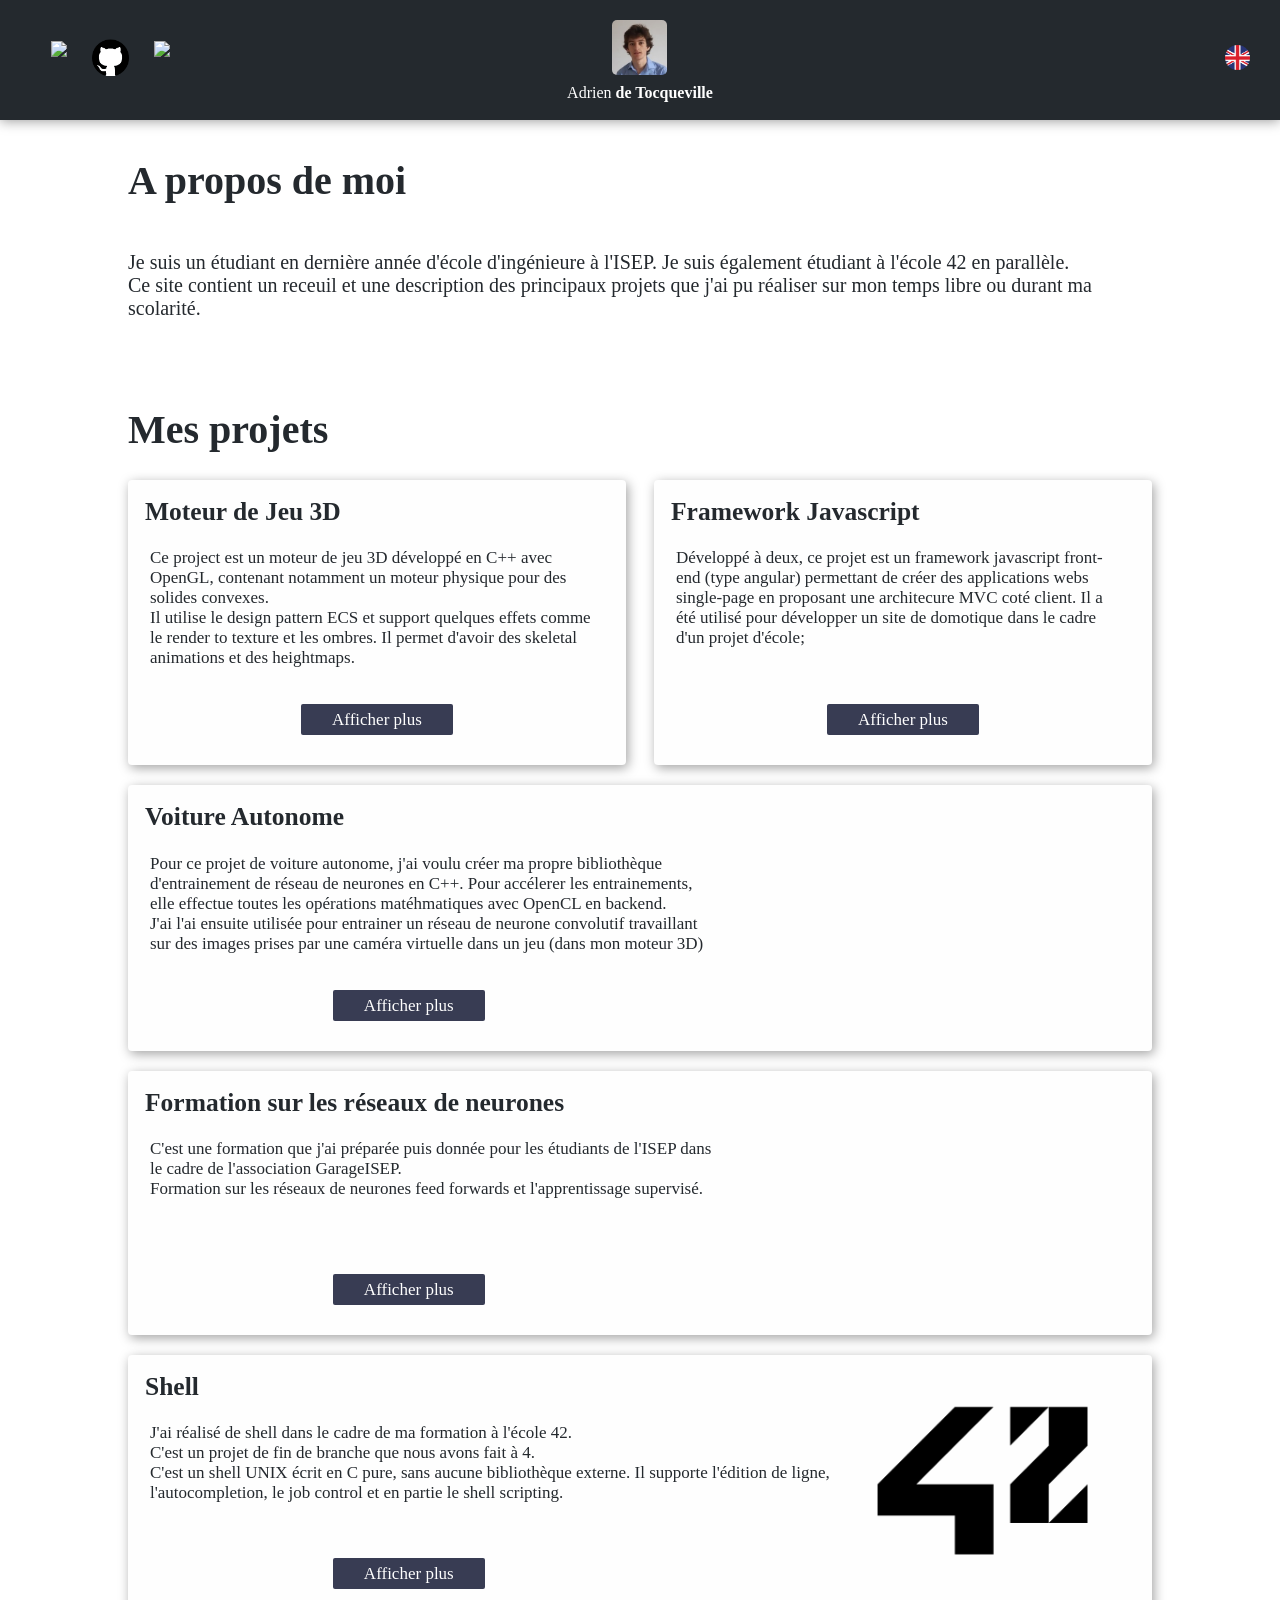
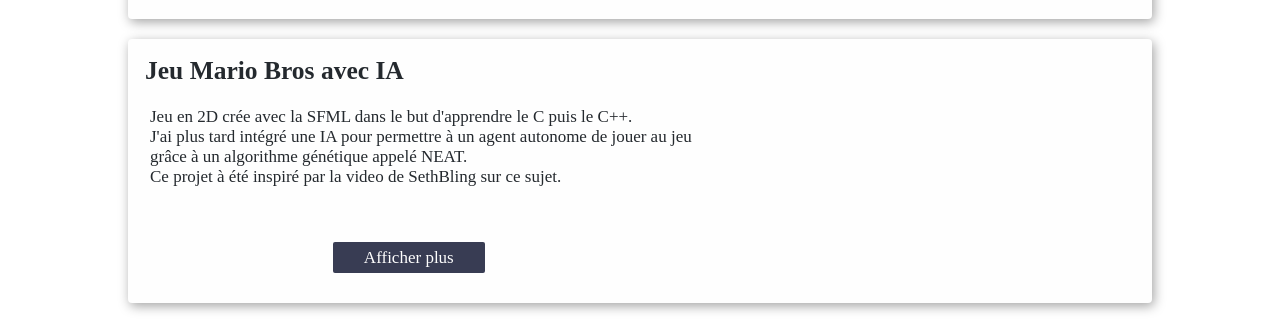
==== index.html @ d147de84 "About me" ====
<!DOCTYPE html>
<html lang="en">
<head>
	<meta charset="UTF-8">
	<title>Adrien de Tocqueville</title>

	<link rel="stylesheet" type="text/css" href="style.css">
</head>
<body>
	<header>
		<div id="links" class="list"></div>

		<div id="logo">
			<a href="index.html"><img src="img/profile.jpg" alt="Photo" /></a>
			<a>Adrien <strong>de Tocqueville</strong></a>
		</div>

		<div id="lang" class="list"></div>
	</header>

	<main>
		<h1 id="about">A propos de moi</h1>

		<p>
		Je suis un &eacute;tudiant en derni&egrave;re ann&eacute;e d'&eacute;cole d'ing&eacute;nieure &agrave; l'ISEP. Je suis &eacute;galement &eacute;tudiant &agrave; l'&eacute;cole 42 en parall&egrave;le.<br>
		Ce site contient un receuil et une description des principaux projets que j'ai pu r&eacute;aliser sur mon temps libre ou durant ma scolarit&eacute;.
		<p>

		<h1 id="projects">Mes projets</h1>

		<div class="card-line">
		<div id="minge" class="card" onclick="window.location = 'https://github.com/AdrienDeTocqueville/minge'">
			<div class="left">
				<h2 class="title">Moteur de Jeu 3D</h2>
				<p>
					Ce project est un moteur de jeu 3D d&eacute;velopp&eacute; en C++ avec OpenGL, contenant notamment un moteur physique pour des solides convexes.<br>
					Il utilise le design pattern ECS et support quelques effets comme le render to texture et les ombres. Il permet d'avoir des skeletal animations et des heightmaps.
				</p>
				<div class="more" type="button">Afficher plus</div>
			</div>
		</div>
		<div class="space"></div>
		<div id="js" class="card" onclick="window.location = 'https://github.com/AdrienDeTocqueville/circular.js'">
			<div class="left">
				<h2 class="title">Framework Javascript</h2>
				<p>
					D&eacute;velopp&eacute; &agrave; deux, ce projet est un framework javascript front-end (type angular) permettant de cr&eacute;er des applications webs single-page en proposant une architecure MVC cot&eacute; client.
					Il a &eacute;t&eacute; utilis&eacute; pour d&eacute;velopper un site de domotique dans le cadre d'un projet d'&eacute;cole;
					
				</p>
				<div class="more" type="button">Afficher plus</div>
			</div>
		</div>
		</div>


		<div id="car" class="card" onclick="window.location = 'https://github.com/AdrienDeTocqueville/voitureautonome'">
			<div class="left">
				<h2 class="title">Voiture Autonome</h2>
				<p>
					Pour ce projet de voiture autonome, j'ai voulu cr&eacute;er ma propre biblioth&egrave;que d'entrainement de r&eacute;seau de neurones en C++. Pour acc&eacute;lerer les entrainements, elle effectue toutes les op&eacute;rations mat&eacute;hmatiques avec OpenCL en backend.<br>
					J'ai l'ai ensuite utilis&eacute;e pour entrainer un r&eacute;seau de neurone convolutif travaillant sur des images prises par une cam&eacute;ra virtuelle dans un jeu (dans mon moteur 3D)
				</p>
				<div class="more" type="button">Afficher plus</div>
			</div>
			<div class="right">
				<iframe width="400" height="225" src="https://www.youtube.com/embed/V4Y7Ifs-_ZM" frameborder="0" allow="accelerometer; autoplay; encrypted-media; gyroscope; picture-in-picture" allowfullscreen></iframe>
			</div>
		</div>

		<div id="garage" class="card" onclick="window.location = 'https://www.youtube.com/embed/ct8Bmkh-4e4'">
			<div class="left">
				<h2 class="title">Formation sur les r&eacute;seaux de neurones</h2>
				<p>
					C'est une formation que j'ai pr&eacute;par&eacute;e puis donn&eacute;e pour les &eacute;tudiants de l'ISEP dans le cadre de l'association GarageISEP.<br>
					Formation sur les r&eacute;seaux de neurones feed forwards et l'apprentissage supervis&eacute;.
				</p>
				<div class="more" type="button">Afficher plus</div>
			</div>
			<div class="right">
				<iframe width="400" height="225" src="https://www.youtube.com/embed/ct8Bmkh-4e4" frameborder="0" allow="accelerometer; autoplay; encrypted-media; gyroscope; picture-in-picture" allowfullscreen></iframe>
			</div>
		</div>

		<div id="sh" class="card" onclick="window.location = 'https://github.com/AdrienDeTocqueville/42sh'">
			<div class="left">
				<h2 class="title">Shell</h2>
				<p>
					J'ai r&eacute;alis&eacute; de shell dans le cadre de ma formation &agrave; l'&eacute;cole 42.<br>
					C'est un projet de fin de branche que nous avons fait &agrave; 4.<br>
					C'est un shell UNIX &eacute;crit en C pure, sans aucune biblioth&egrave;que externe. Il supporte l'&eacute;dition de ligne, l'autocompletion, le job control et en partie le shell scripting.
				</p>
				<div class="more" type="button">Afficher plus</div>
			</div>
			<div class="right">
				<img height="225" src="img/42.png" alt="42" />
			</div>
		</div>

		<div id="mario" class="card" onclick="window.location = 'https://github.com/AdrienDeTocqueville/MarioBros'">
			<div class="left">
				<h2 class="title">Jeu Mario Bros avec IA</h2>
				<p>
					Jeu en 2D cr&eacute;e avec la SFML dans le but d'apprendre le C puis le C++.<br>
					J'ai plus tard int&eacute;gr&eacute; une IA pour permettre &agrave; un agent autonome de jouer au jeu gr&acirc;ce &agrave; un algorithme g&eacute;n&eacute;tique appel&eacute; NEAT.<br>
					Ce projet &agrave; &eacute;t&eacute; inspir&eacute; par la video de SethBling sur ce sujet.
				</p>
				<div class="more" type="button">Afficher plus</div>
			</div>
			<div class="right">
				<iframe width="400" height="225" src="https://www.youtube.com/embed/FbO0RLR879c" frameborder="0" allow="accelerometer; autoplay; encrypted-media; gyroscope; picture-in-picture" allowfullscreen></iframe>
			</div>
		</div>
	</main>
		
	<script type="text/javascript" src="lang.js"></script>

	<script type="text/javascript" id="buildLinks">
		var medias = 
		[
			{
				url: "https://www.youtube.com/channel/UCeVi00uJRgb53nUlOxUS6hQ",
				favicon: "https://image.flaticon.com/icons/svg/187/187209.svg"
			},
			{
				url: "https://github.com/adriendetocqueville",
				favicon: "img/github.png"
			},
			{
				url: "https://www.linkedin.com/in/adrien-de-tocqueville-698236161/",
				favicon: "https://image.flaticon.com/icons/svg/179/179330.svg"
			}
		];
		
		var addMedia = (function(url, favicon)
		{
			favicon = favicon || url + "/favicon.ico";
			
			var media = document.createElement("div");
			media.innerHTML =  `<a href="${url}"><img src="${favicon}" height="37px"></a>`;
			
			var medias = document.querySelector("#links");
			
			medias.appendChild(media);
		});
		
		for (var media of medias)
			addMedia(media.url, media.favicon);


		var addLang = (function(language, url)
		{
			var lang = document.createElement("div");
			lang.innerHTML =  `<a href="${url}"><img src="img/${language}.png" height="25px"></a>`;
			
			var langs = document.querySelector("#lang");
			
			langs.appendChild(lang);
		});

		let lang = new URL(window.location.href).searchParams.get("lang");
		if (lang == "en") {
			addLang("fr", "index.html");
			setLang("en");
		}
		else
			addLang("en", "index.html?lang=en");
	</script>
</body>

</html>
---- style.css ----
html, body {
	font-family: 'Open Sans', 'Segoe UI';
	font-size: 20px;

	height: 100%;
	margin: 0;
}

a:link, a:visited
{
	color: inherit;
	text-decoration: none;
}

body > header
{
	height: 6em;
	color: white;

	background-color: #24292E;

	position: relative;
	display: flex;
	justify-content: center;
	align-items: center;

	box-shadow: 0 1px 12px 0 rgba(0,0,0,0.4);
}

.list
{
	display: flex;

	position: absolute;

	top: 50%;
	transform: translate(0%, -50%);
}

#links
{
	left: 2%;
}

#lang
{
	right: 15px;
}

#links > div
{
	margin-left: 25px;
}

#lang > div
{
	margin-right: 15px;
}


#logo
{
	display: flex;
	flex-direction: column;
	font-size: 16px;
	line-height: 35px;
	margin-top: 10px;
}

#logo > a > img
{
	display: block;
	margin: 0 auto;
	width: 55px;
	border-radius: 5px;
}

main
{
	display: flex;
	width: 100%;
	flex-direction: column;

	margin-left: auto;
	margin-right: auto;
	margin-top: 10px;
	padding-left: 10px;
	padding-right: 10px;

	color: #24292E;
}

@media (min-width: 560px) and (max-width: 799px) {
	main {
		margin-left: 5%;
		margin-right: 5%;
	}
}
@media (min-width: 800px) {
	main {
		width: 1024px;
	}
}

h1
{
	color: #24292E;
	font-size: 2em;
}

h2
{
	font-size: 1.5em;
	margin-top: 0;
}


.card
{
	cursor: pointer;
	position: relative;
	
	font-size: 17px;
	padding: 17px;

	/*height: 250px;*/
	
	background-color: #fefefe;
	
	box-shadow: 2px 3px 12px 0 rgba(0,0,0,0.37);
	border-radius: 4px;

	overflow: hidden;
	transition: 0.1s;

	margin-bottom: 20px;

	display: flex;
	justify-content: space-between;
}

.card-line
{
	display: flex;
	align-content: space-evenly;
}

.card-line .card
{
	width: 497px;
}

.space
{
	width: 30px;
}

.card:hover
{
	box-shadow: 0 0 12px 2px rgba(0,0,0,0.37);
	filter: brightness(0.9);
}

.card p
{	
	margin: 0;
	margin-left: 5px;
	margin-right: 15px;
	padding-bottom: 80px;
}

.card img
{
	margin-right: 40px;
}

.card .more
{
	position: absolute;
	left: 20%;
	bottom: 30px;

	width: 152px;
	height: 31px;

	color: #fefefe;
	background-color: #383c53;
	
	margin: auto;
	text-align: center;
	vertical-align: middle;
	line-height: 31px;

	border-radius: 2px;
}

.card-line .card .more
{
	margin-left: auto;
	margin-right: auto;
	left: 0;
	right: 0;
}
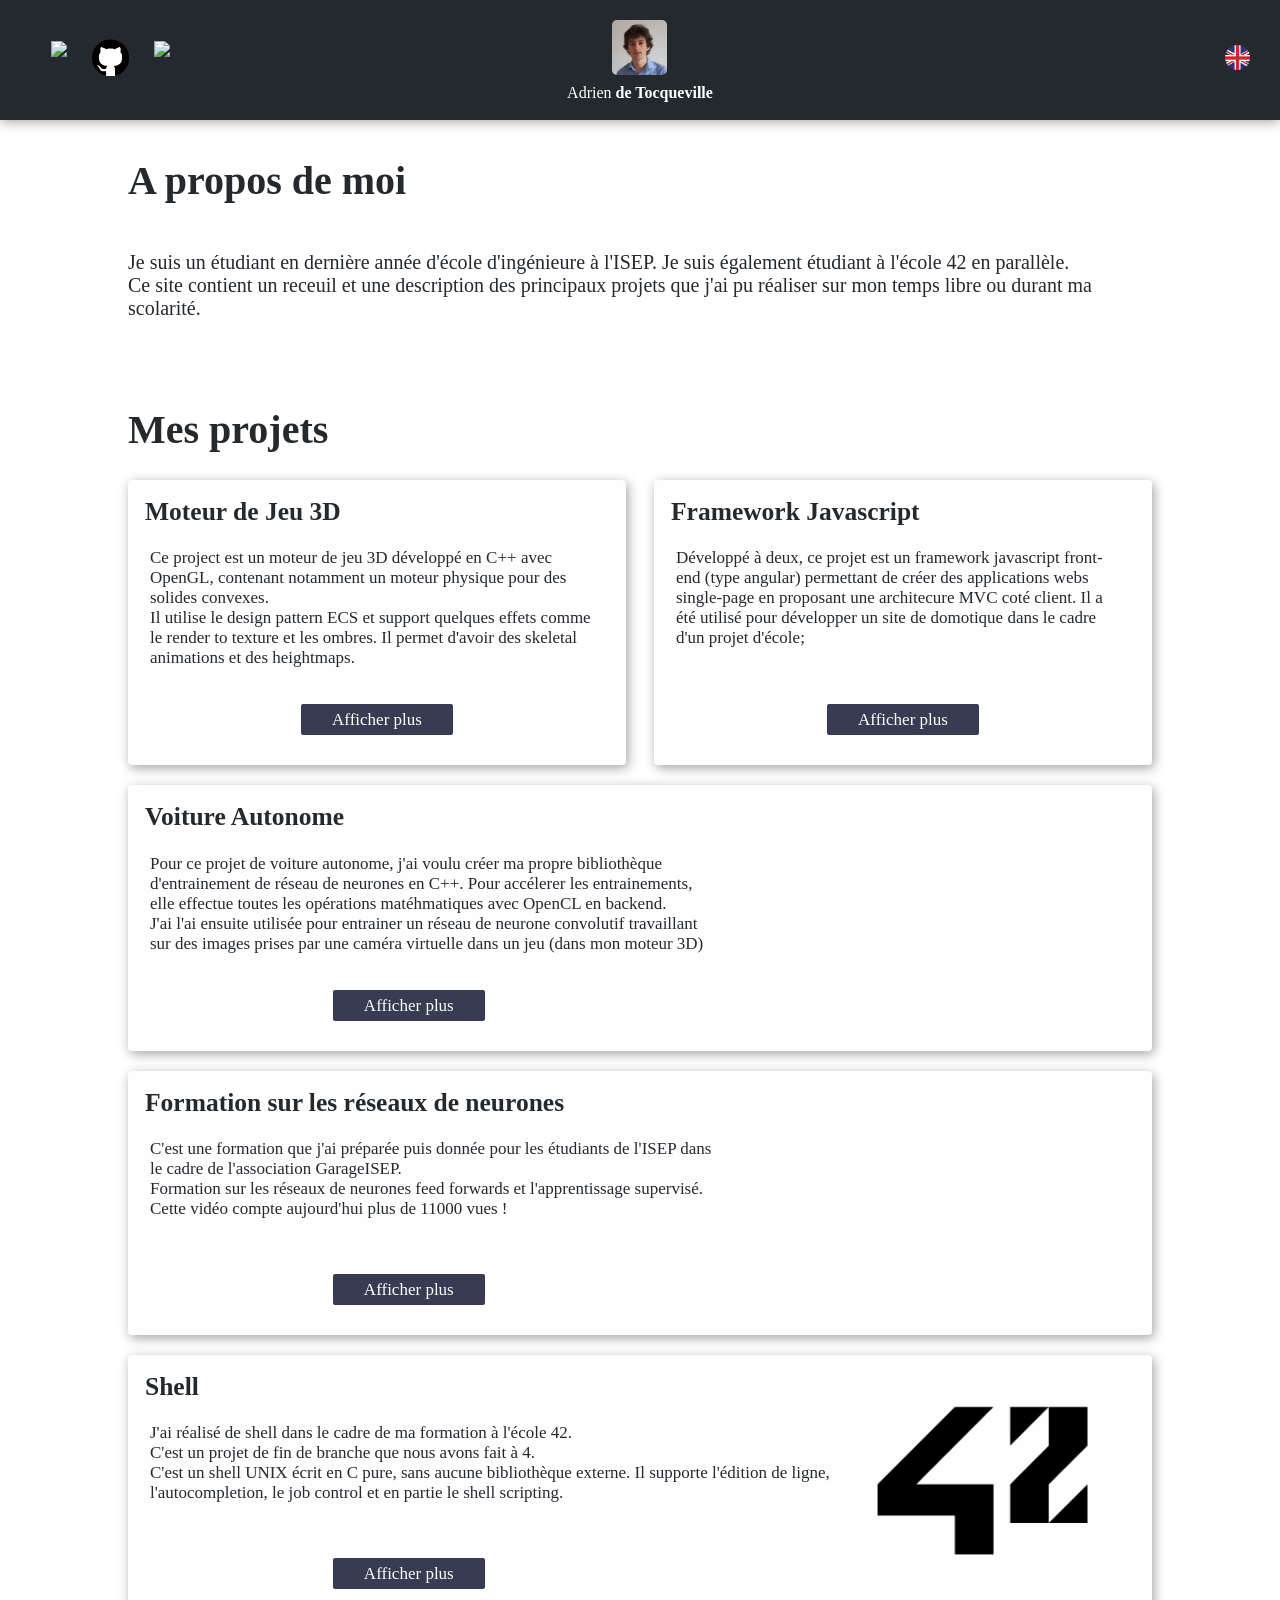
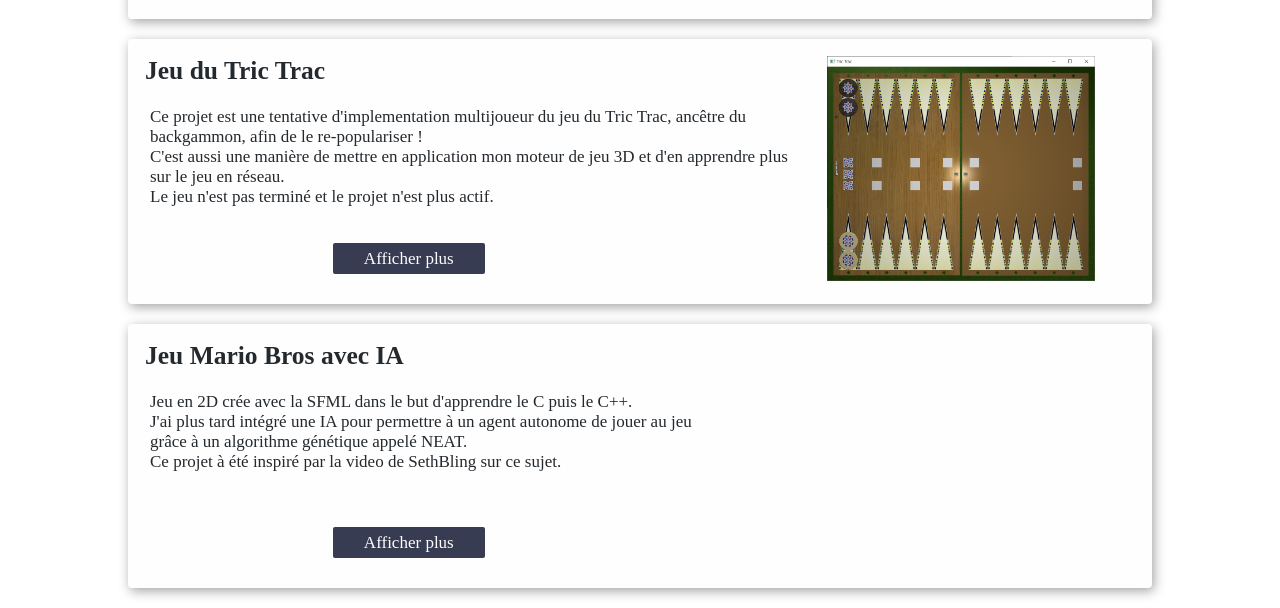
==== commit c764d57b: "Added trictrac game. Minor changes" ====
--- a/index.html
+++ b/index.html
@@ -68,12 +68,13 @@
 			</div>
 		</div>
 
-		<div id="garage" class="card" onclick="window.location = 'https://www.youtube.com/embed/ct8Bmkh-4e4'">
+		<div id="garage" class="card" onclick="window.location = 'https://www.youtube.com/watch?v=ct8Bmkh-4e4'">
 			<div class="left">
 				<h2 class="title">Formation sur les r&eacute;seaux de neurones</h2>
 				<p>
 					C'est une formation que j'ai pr&eacute;par&eacute;e puis donn&eacute;e pour les &eacute;tudiants de l'ISEP dans le cadre de l'association GarageISEP.<br>
-					Formation sur les r&eacute;seaux de neurones feed forwards et l'apprentissage supervis&eacute;.
+					Formation sur les r&eacute;seaux de neurones feed forwards et l'apprentissage supervis&eacute;.<br>
+					Cette vid&eacute;o compte aujourd'hui plus de 11000 vues !
 				</p>
 				<div class="more" type="button">Afficher plus</div>
 			</div>
@@ -94,6 +95,21 @@
 			</div>
 			<div class="right">
 				<img height="225" src="img/42.png" alt="42" />
+			</div>
+		</div>
+
+		<div id="trictrac" class="card" onclick="window.location = 'https://github.com/AdrienDeTocqueville/TricTrac'">
+			<div class="left">
+				<h2 class="title">Jeu du Tric Trac</h2>
+				<p>
+					Ce projet est une tentative d'implementation multijoueur du jeu du Tric Trac, anc&ecirc;tre du backgammon, afin de le re-populariser !<br>
+					C'est aussi une mani&egrave;re de mettre en application mon moteur de jeu 3D et d'en apprendre plus sur le jeu en r&eacute;seau.<br>
+					Le jeu n'est pas termin&eacute; et le projet n'est plus actif.
+				</p>
+				<div class="more" type="button">Afficher plus</div>
+			</div>
+			<div class="right">
+				<img height="225" src="img/trictrac.png" alt="trictrac" />
 			</div>
 		</div>
 
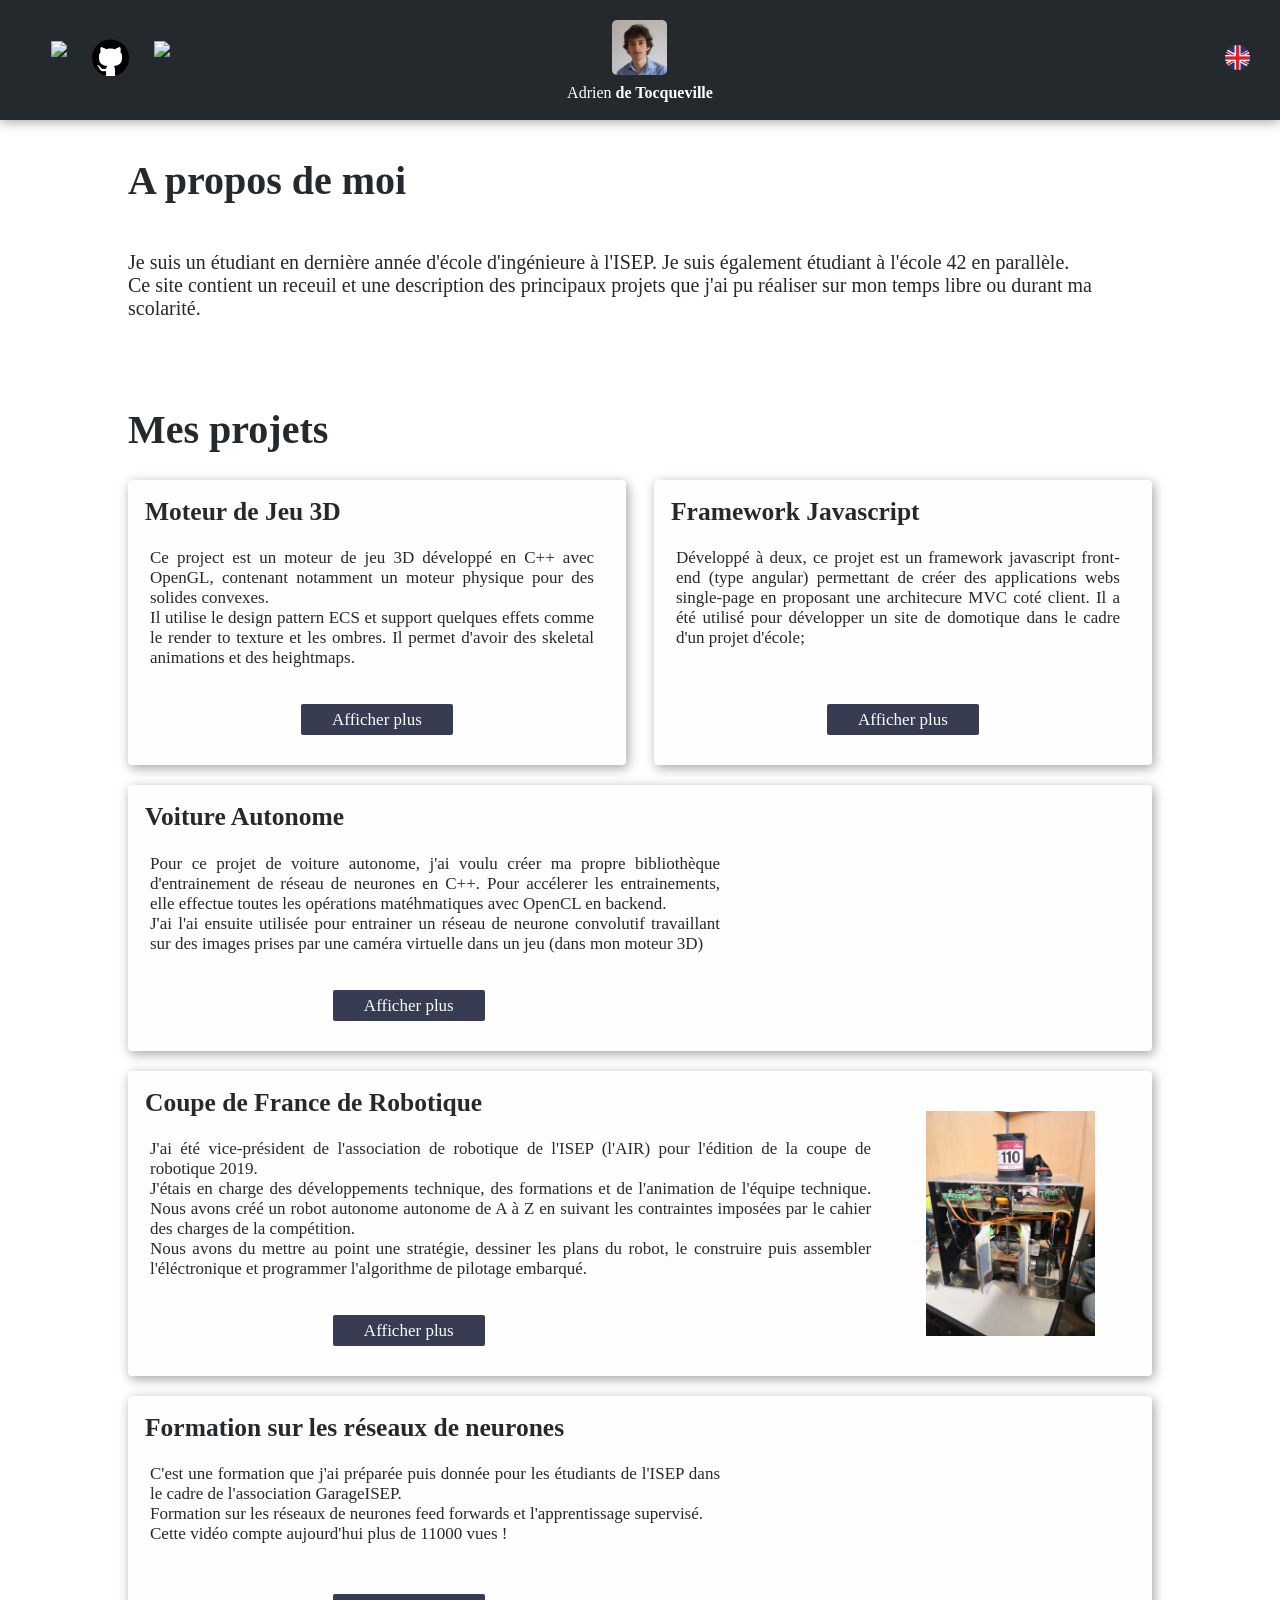
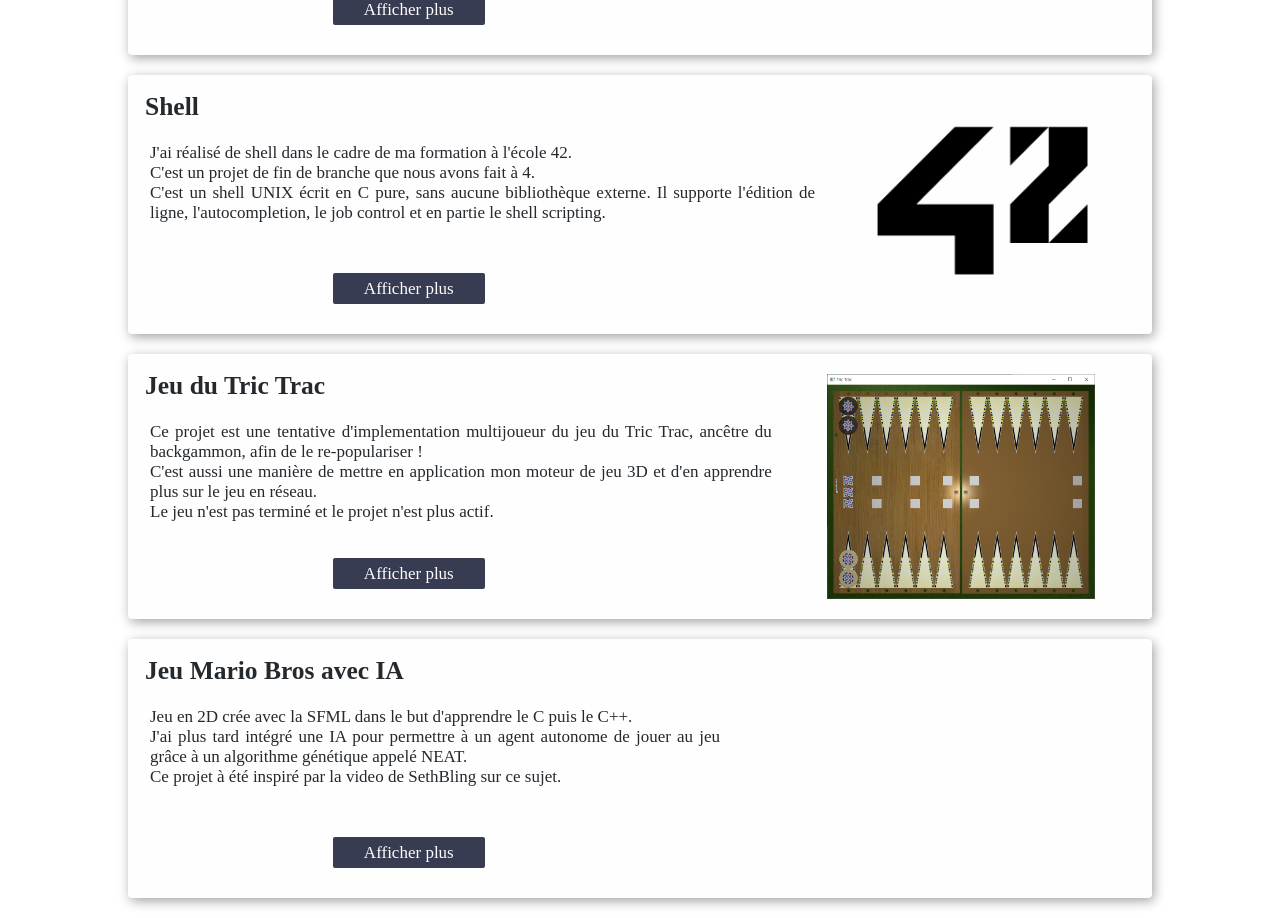
==== commit 2c4578ef: "AIR" ====
--- a/index.html
+++ b/index.html
@@ -29,7 +29,7 @@
 		<h1 id="projects">Mes projets</h1>
 
 		<div class="card-line">
-		<div id="minge" class="card" onclick="window.location = 'https://github.com/AdrienDeTocqueville/minge'">
+		<a id="minge" class="card" href='https://github.com/AdrienDeTocqueville/minge'>
 			<div class="left">
 				<h2 class="title">Moteur de Jeu 3D</h2>
 				<p>
@@ -38,9 +38,9 @@
 				</p>
 				<div class="more" type="button">Afficher plus</div>
 			</div>
-		</div>
+		</a>
 		<div class="space"></div>
-		<div id="js" class="card" onclick="window.location = 'https://github.com/AdrienDeTocqueville/circular.js'">
+		<a id="js" class="card" href='https://github.com/AdrienDeTocqueville/circular.js'>
 			<div class="left">
 				<h2 class="title">Framework Javascript</h2>
 				<p>
@@ -50,11 +50,11 @@
 				</p>
 				<div class="more" type="button">Afficher plus</div>
 			</div>
+		</a>
 		</div>
-		</div>
-
-
-		<div id="car" class="card" onclick="window.location = 'https://github.com/AdrienDeTocqueville/voitureautonome'">
+
+
+		<a id="car" class="card" href='https://github.com/AdrienDeTocqueville/voitureautonome'>
 			<div class="left">
 				<h2 class="title">Voiture Autonome</h2>
 				<p>
@@ -66,9 +66,24 @@
 			<div class="right">
 				<iframe width="400" height="225" src="https://www.youtube.com/embed/V4Y7Ifs-_ZM" frameborder="0" allow="accelerometer; autoplay; encrypted-media; gyroscope; picture-in-picture" allowfullscreen></iframe>
 			</div>
-		</div>
-
-		<div id="garage" class="card" onclick="window.location = 'https://www.youtube.com/watch?v=ct8Bmkh-4e4'">
+		</a>
+
+		<a id="air" class="card" href="google.com">
+			<div class="left">
+				<h2 class="title">Coupe de France de Robotique</h2>
+				<p>
+					J'ai &eacute;t&eacute; vice-pr&eacute;sident de l'association de robotique de l'ISEP (l'AIR) pour l'&eacute;dition de la coupe de robotique 2019.<br>
+					J'&eacute;tais en charge des d&eacute;veloppements technique, des formations et de l'animation de l'&eacute;quipe technique.
+					Nous avons cr&eacute;&eacute; un robot autonome autonome de A &agrave; Z en suivant les contraintes impos&eacute;es par le cahier des charges de la comp&eacute;tition.<br>
+					Nous avons du mettre au point une strat&eacute;gie, dessiner les plans du robot, le construire puis assembler l'&eacute;l&eacute;ctronique et programmer l'algorithme de pilotage embarqu&eacute;.
+				</p>
+				<div class="more" type="button">Afficher plus</div>
+			</div>
+			<div class="right">
+				<img height="225" src="img/robot.jpg" alt="robot" />
+			</div>
+		</a>
+		<a id="garage" class="card" href='https://www.youtube.com/watch?v=ct8Bmkh-4e4'>
 			<div class="left">
 				<h2 class="title">Formation sur les r&eacute;seaux de neurones</h2>
 				<p>
@@ -81,9 +96,9 @@
 			<div class="right">
 				<iframe width="400" height="225" src="https://www.youtube.com/embed/ct8Bmkh-4e4" frameborder="0" allow="accelerometer; autoplay; encrypted-media; gyroscope; picture-in-picture" allowfullscreen></iframe>
 			</div>
-		</div>
-
-		<div id="sh" class="card" onclick="window.location = 'https://github.com/AdrienDeTocqueville/42sh'">
+		</a>
+
+		<a id="sh" class="card" href='https://github.com/AdrienDeTocqueville/42sh'>
 			<div class="left">
 				<h2 class="title">Shell</h2>
 				<p>
@@ -96,9 +111,9 @@
 			<div class="right">
 				<img height="225" src="img/42.png" alt="42" />
 			</div>
-		</div>
-
-		<div id="trictrac" class="card" onclick="window.location = 'https://github.com/AdrienDeTocqueville/TricTrac'">
+		</a>
+
+		<a id="trictrac" class="card" href='https://github.com/AdrienDeTocqueville/TricTrac'>
 			<div class="left">
 				<h2 class="title">Jeu du Tric Trac</h2>
 				<p>
@@ -111,9 +126,9 @@
 			<div class="right">
 				<img height="225" src="img/trictrac.png" alt="trictrac" />
 			</div>
-		</div>
-
-		<div id="mario" class="card" onclick="window.location = 'https://github.com/AdrienDeTocqueville/MarioBros'">
+		</a>
+
+		<a id="mario" class="card" href='https://github.com/AdrienDeTocqueville/MarioBros'>
 			<div class="left">
 				<h2 class="title">Jeu Mario Bros avec IA</h2>
 				<p>
@@ -126,7 +141,7 @@
 			<div class="right">
 				<iframe width="400" height="225" src="https://www.youtube.com/embed/FbO0RLR879c" frameborder="0" allow="accelerometer; autoplay; encrypted-media; gyroscope; picture-in-picture" allowfullscreen></iframe>
 			</div>
-		</div>
+		</a>
 	</main>
 		
 	<script type="text/javascript" src="lang.js"></script>
--- a/style.css
+++ b/style.css
@@ -153,6 +153,13 @@
 .space
 {
 	width: 30px;
+}
+
+.right
+{
+	display: flex;
+	flex-direction: "column";
+	align-items: center;
 }
 
 .card:hover
@@ -167,10 +174,13 @@
 	margin-left: 5px;
 	margin-right: 15px;
 	padding-bottom: 80px;
+	text-align: justify;
+	text-justify: inter-word;
 }
 
 .card img
 {
+	margin-left: 40px;
 	margin-right: 40px;
 }
 
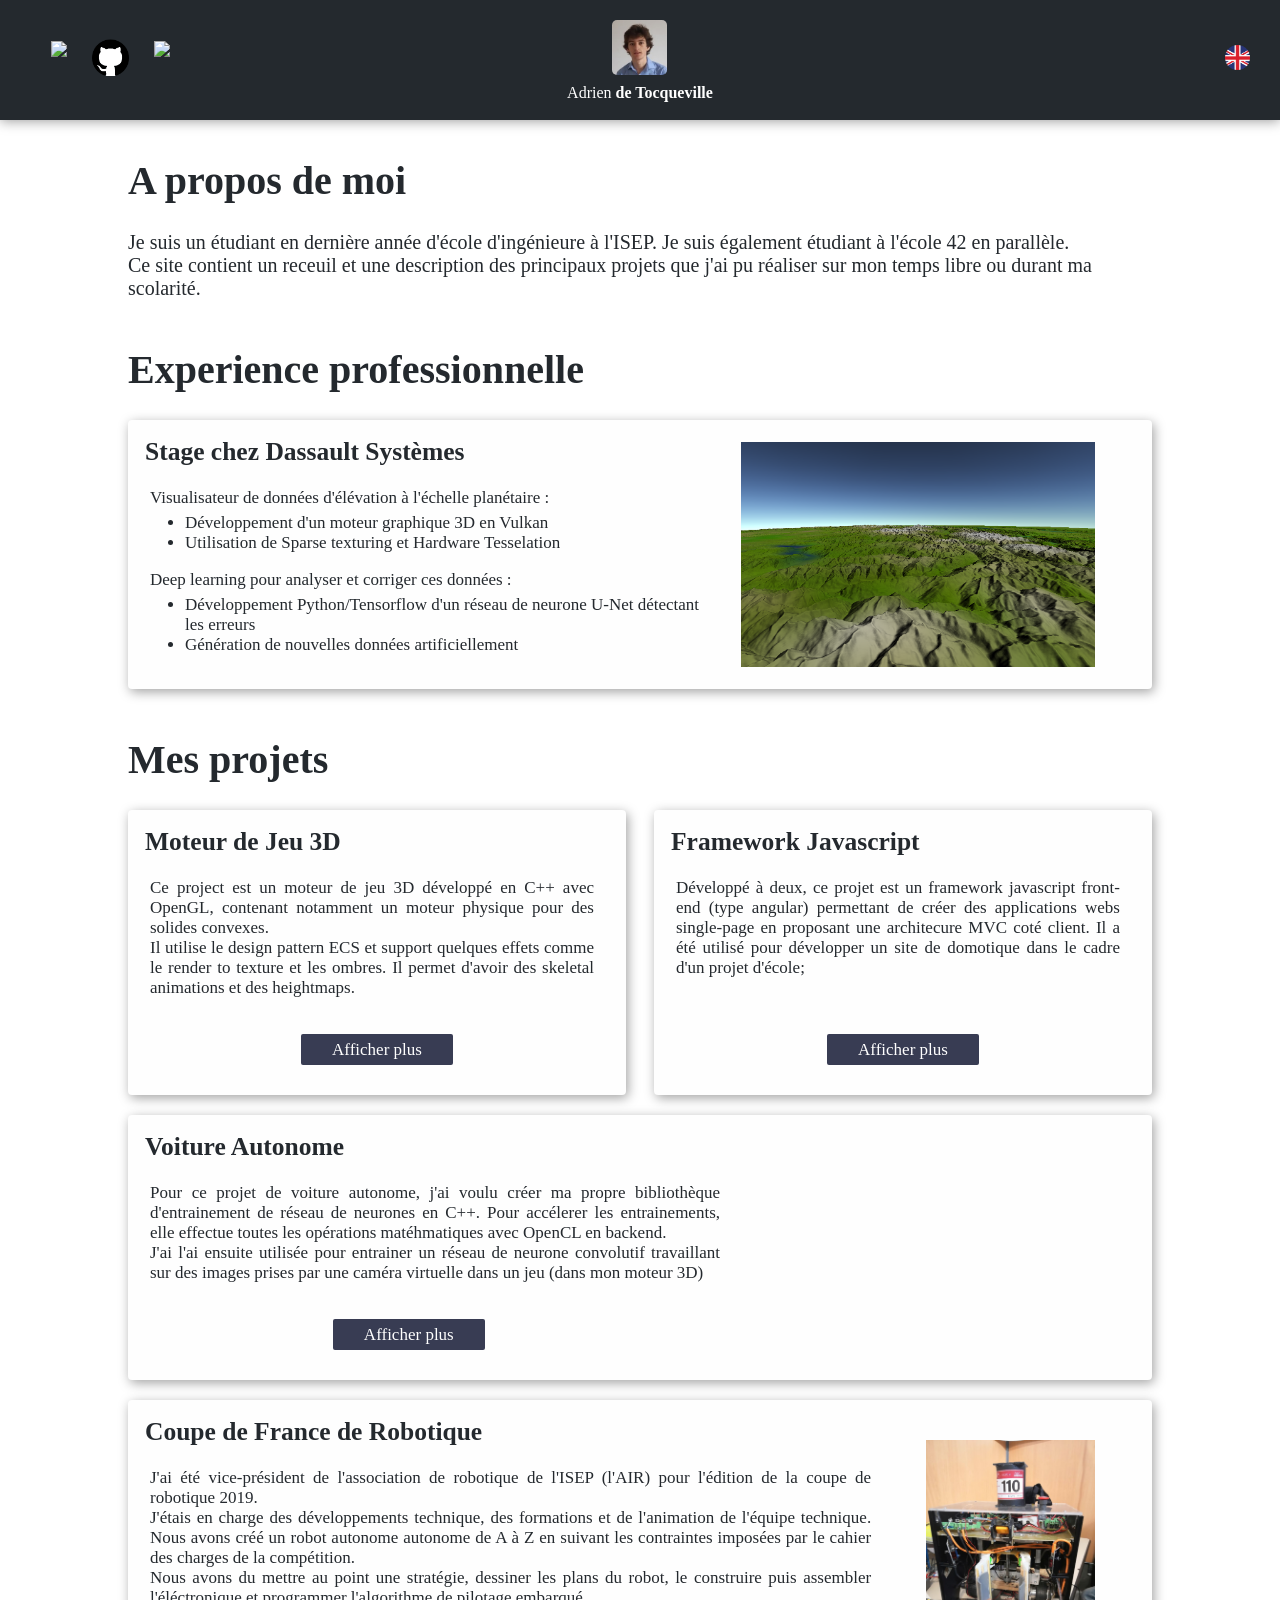
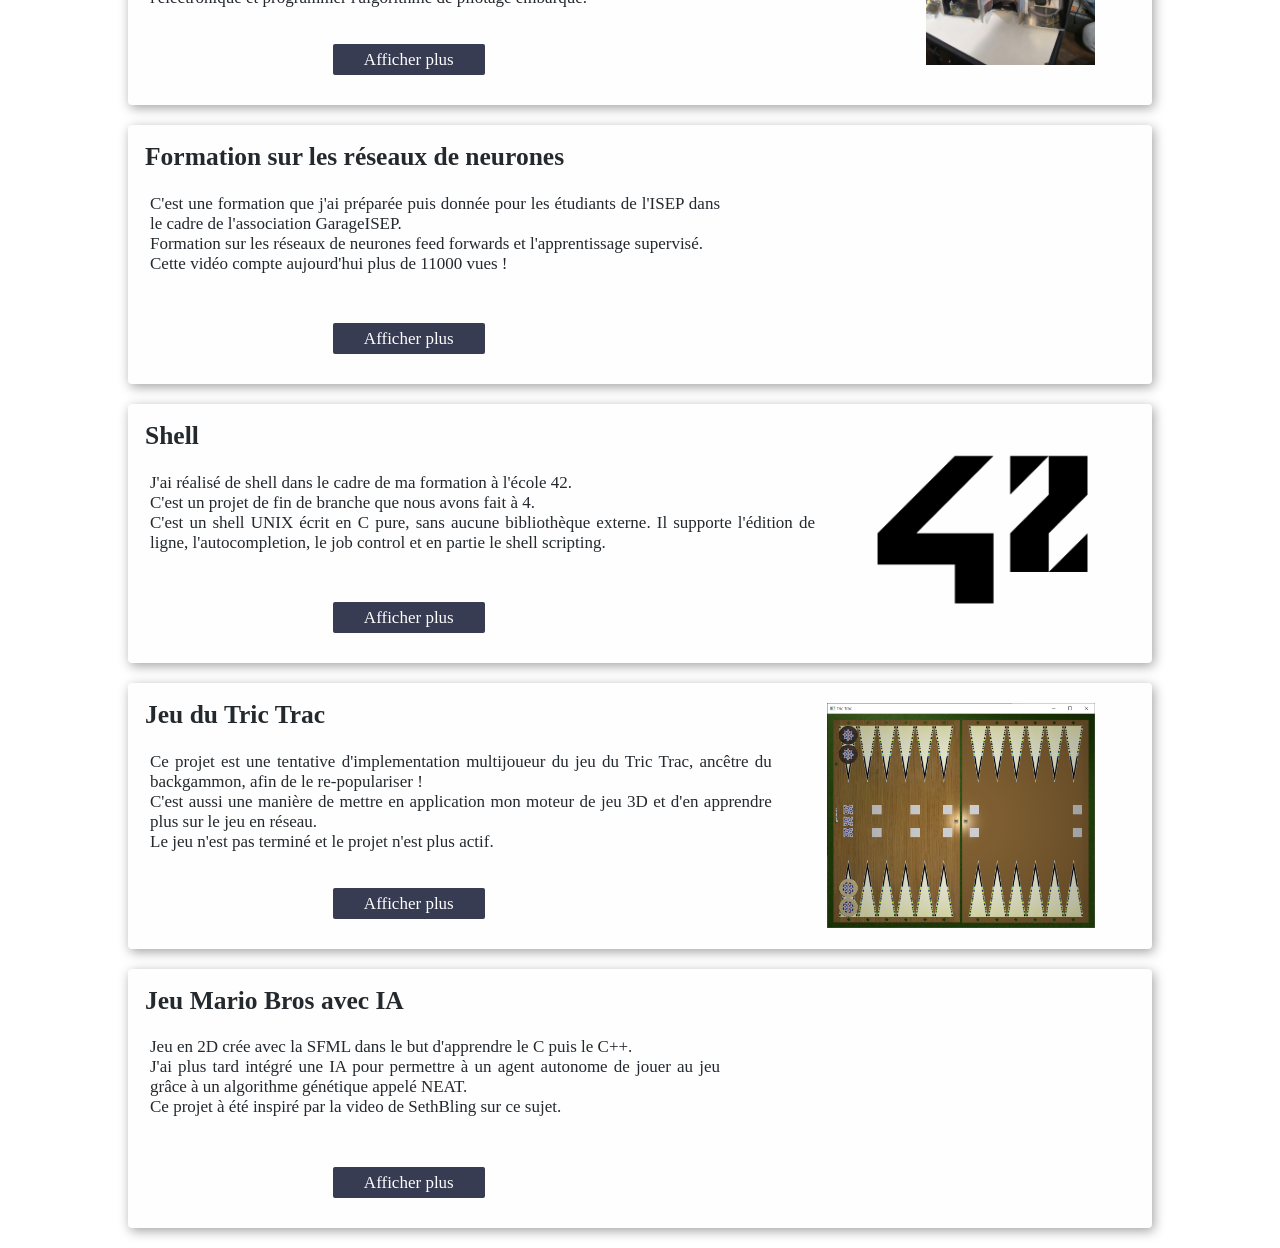
==== commit 8a890858: "Internship" ====
--- a/index.html
+++ b/index.html
@@ -24,7 +24,28 @@
 		<p>
 		Je suis un &eacute;tudiant en derni&egrave;re ann&eacute;e d'&eacute;cole d'ing&eacute;nieure &agrave; l'ISEP. Je suis &eacute;galement &eacute;tudiant &agrave; l'&eacute;cole 42 en parall&egrave;le.<br>
 		Ce site contient un receuil et une description des principaux projets que j'ai pu r&eacute;aliser sur mon temps libre ou durant ma scolarit&eacute;.
-		<p>
+		</p>
+
+		<h1 id="pro">Experience professionnelle</h1>
+
+		<div id="dassault" class="card" href='https://github.com/AdrienDeTocqueville/minge'>
+			<div class="left">
+				<h2 class="title">Stage chez Dassault Syst&egrave;mes</h2>
+				<a>Visualisateur de donn&eacute;es d'&eacute;l&eacute;vation &agrave; l'&eacute;chelle plan&eacute;taire :</a>
+				<ul>
+					<li>D&eacute;veloppement d'un moteur graphique 3D en Vulkan </li>
+					<li>Utilisation de Sparse texturing et Hardware Tesselation</li>
+				</ul>
+				<a>Deep learning pour analyser et corriger ces donn&eacute;es :</a>
+				<ul>
+					<li>D&eacute;veloppement Python/Tensorflow d'un r&eacute;seau de neurone U-Net d&eacute;tectant les erreurs</li>
+					<li>G&eacute;n&eacute;ration de nouvelles donn&eacute;es artificiellement</li>
+				</ul>
+			</div>
+			<div class="right">
+				<img height="225" src="img/stage.png" alt="robot" />
+			</div>
+		</div>
 
 		<h1 id="projects">Mes projets</h1>
 
--- a/style.css
+++ b/style.css
@@ -102,6 +102,11 @@
 	}
 }
 
+main > p
+{
+	margin-top: 0;
+}
+
 h1
 {
 	color: #24292E;
@@ -117,13 +122,8 @@
 
 .card
 {
-	cursor: pointer;
-	position: relative;
-	
 	font-size: 17px;
 	padding: 17px;
-
-	/*height: 250px;*/
 	
 	background-color: #fefefe;
 	
@@ -135,8 +135,14 @@
 
 	margin-bottom: 20px;
 
+	position: relative;
 	display: flex;
 	justify-content: space-between;
+}
+
+a.card
+{
+	cursor: pointer;
 }
 
 .card-line
@@ -162,13 +168,13 @@
 	align-items: center;
 }
 
-.card:hover
+a.card:hover
 {
 	box-shadow: 0 0 12px 2px rgba(0,0,0,0.37);
 	filter: brightness(0.9);
 }
 
-.card p
+.card p, .card a
 {	
 	margin: 0;
 	margin-left: 5px;
@@ -178,6 +184,11 @@
 	text-justify: inter-word;
 }
 
+.card ul
+{
+	margin-top: 5px;
+}
+
 .card img
 {
 	margin-left: 40px;
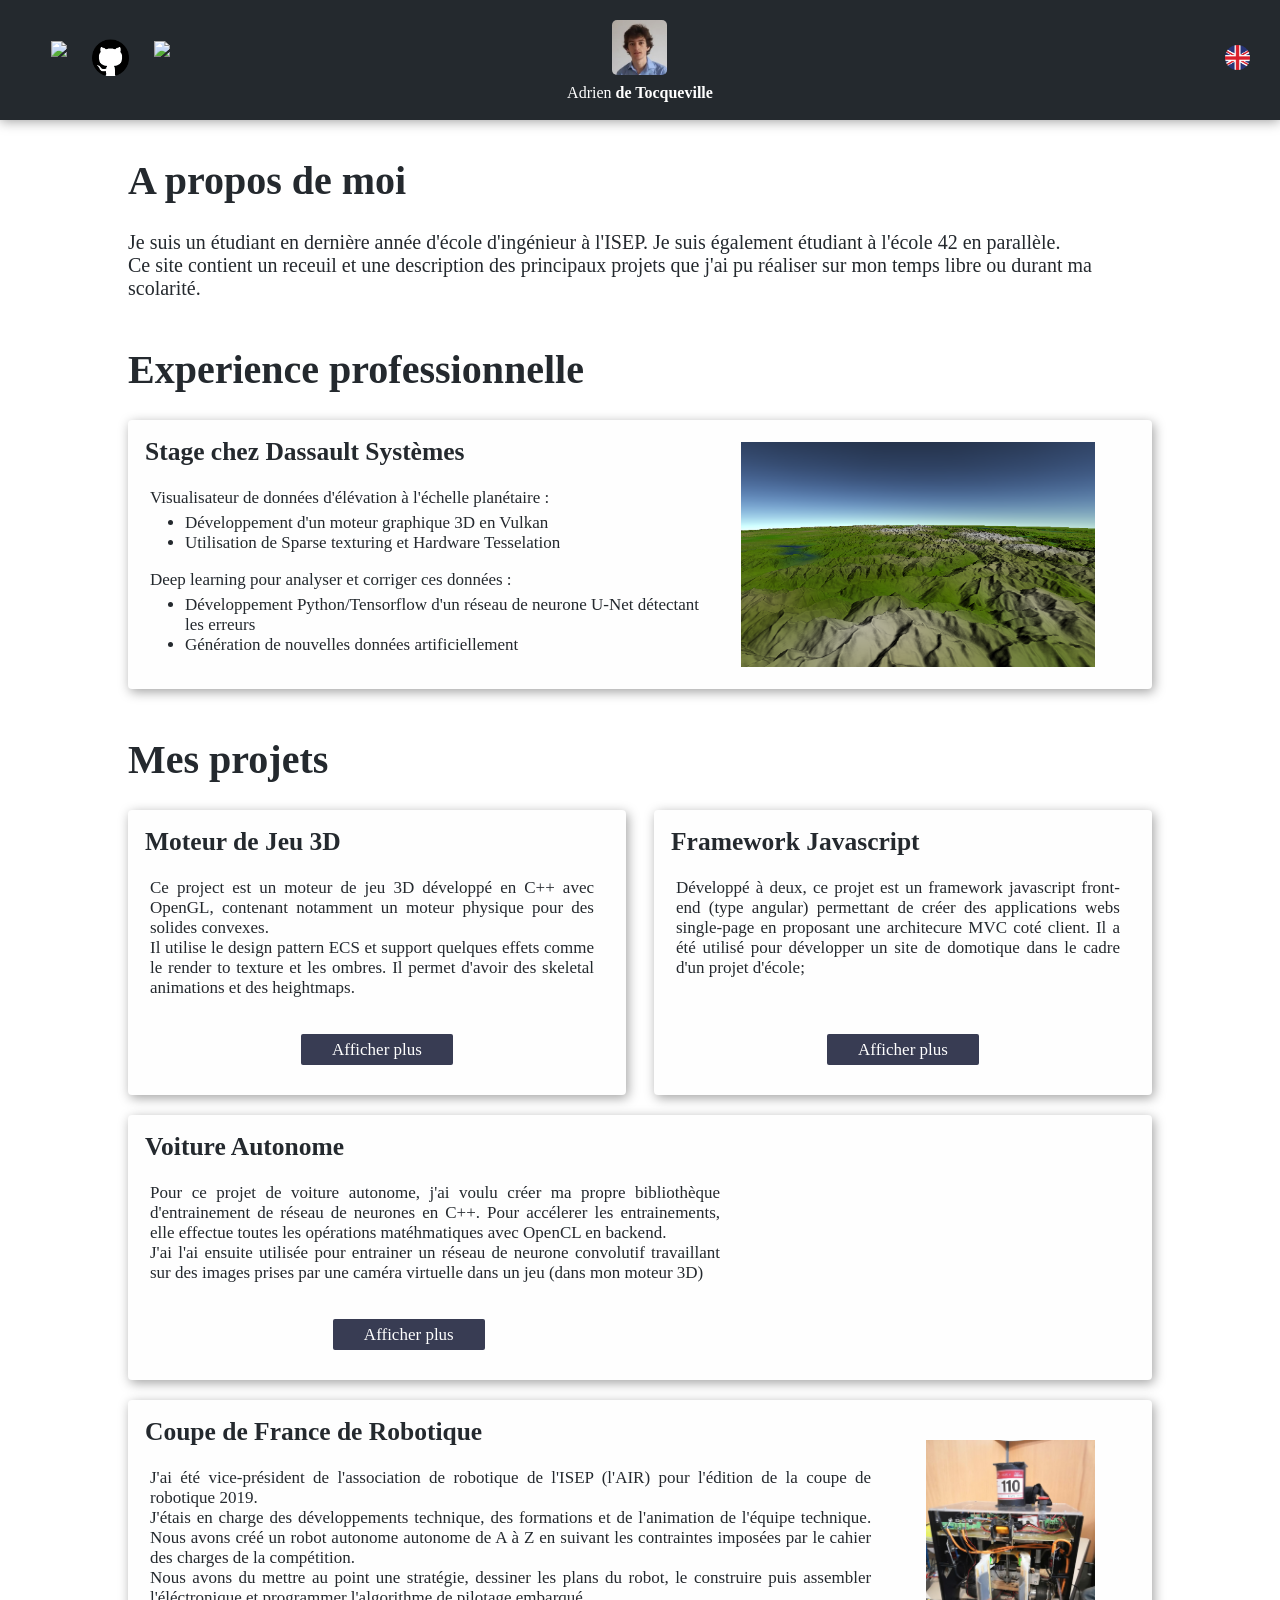
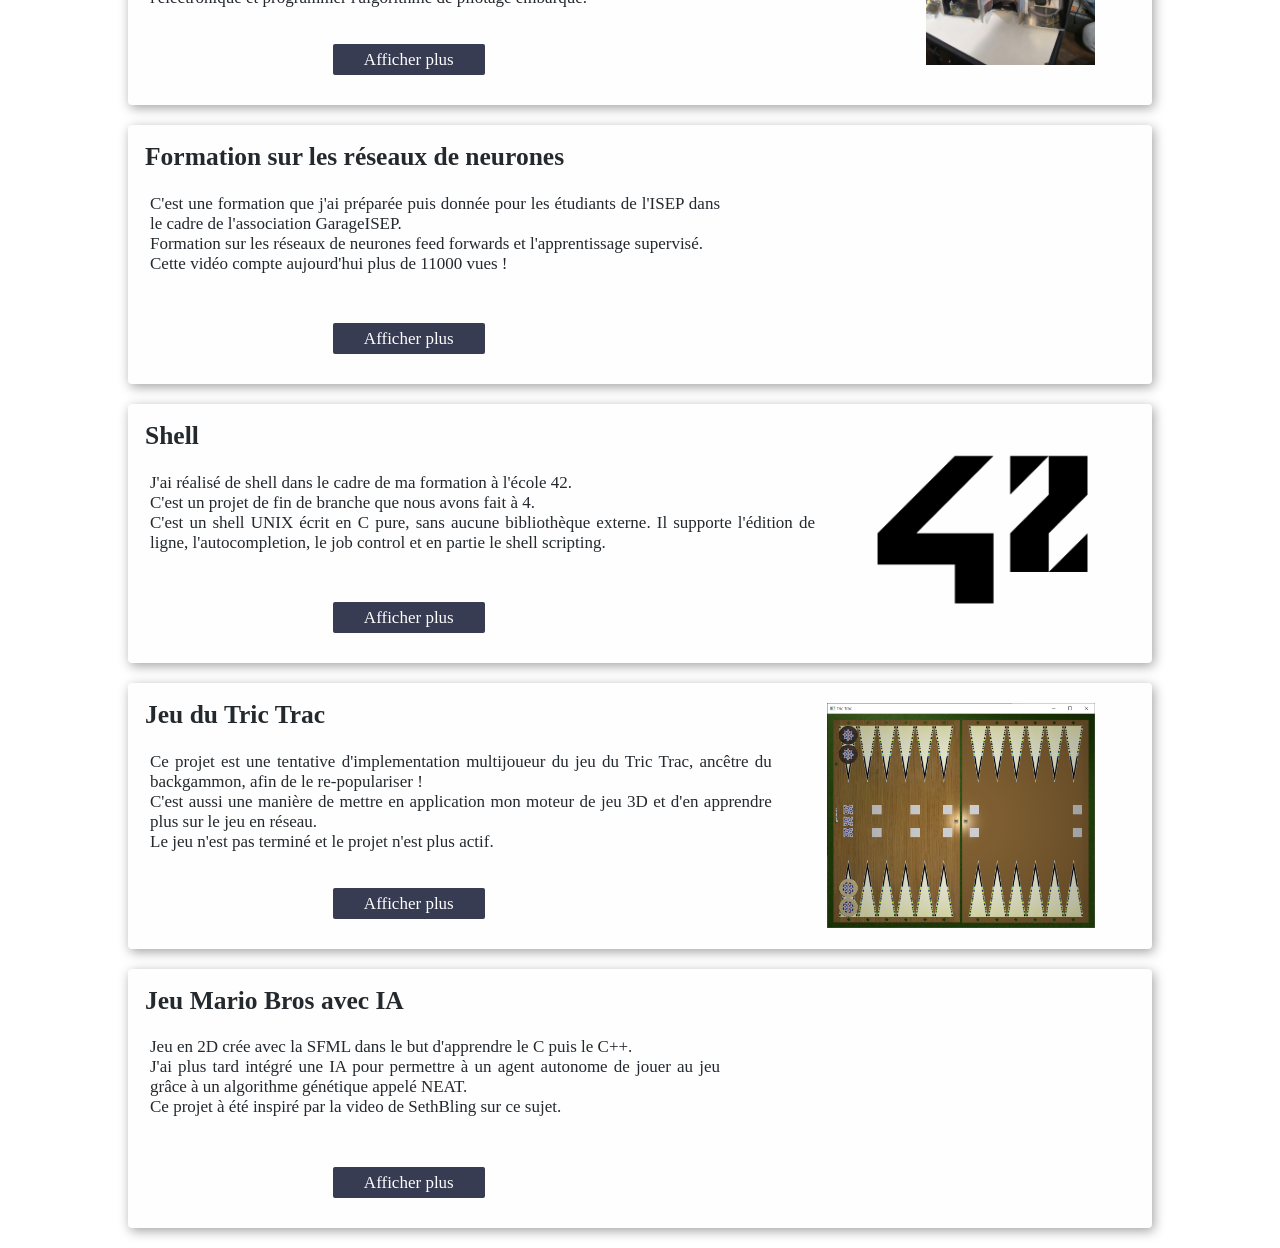
==== commit a842d5d5: "Fix type" ====
--- a/index.html
+++ b/index.html
@@ -22,7 +22,7 @@
 		<h1 id="about">A propos de moi</h1>
 
 		<p>
-		Je suis un &eacute;tudiant en derni&egrave;re ann&eacute;e d'&eacute;cole d'ing&eacute;nieure &agrave; l'ISEP. Je suis &eacute;galement &eacute;tudiant &agrave; l'&eacute;cole 42 en parall&egrave;le.<br>
+		Je suis un &eacute;tudiant en derni&egrave;re ann&eacute;e d'&eacute;cole d'ing&eacute;nieur &agrave; l'ISEP. Je suis &eacute;galement &eacute;tudiant &agrave; l'&eacute;cole 42 en parall&egrave;le.<br>
 		Ce site contient un receuil et une description des principaux projets que j'ai pu r&eacute;aliser sur mon temps libre ou durant ma scolarit&eacute;.
 		</p>
 
@@ -89,7 +89,7 @@
 			</div>
 		</a>
 
-		<a id="air" class="card" href="google.com">
+		<a id="air" class="card" href="https://www.coupederobotique.fr/">
 			<div class="left">
 				<h2 class="title">Coupe de France de Robotique</h2>
 				<p>
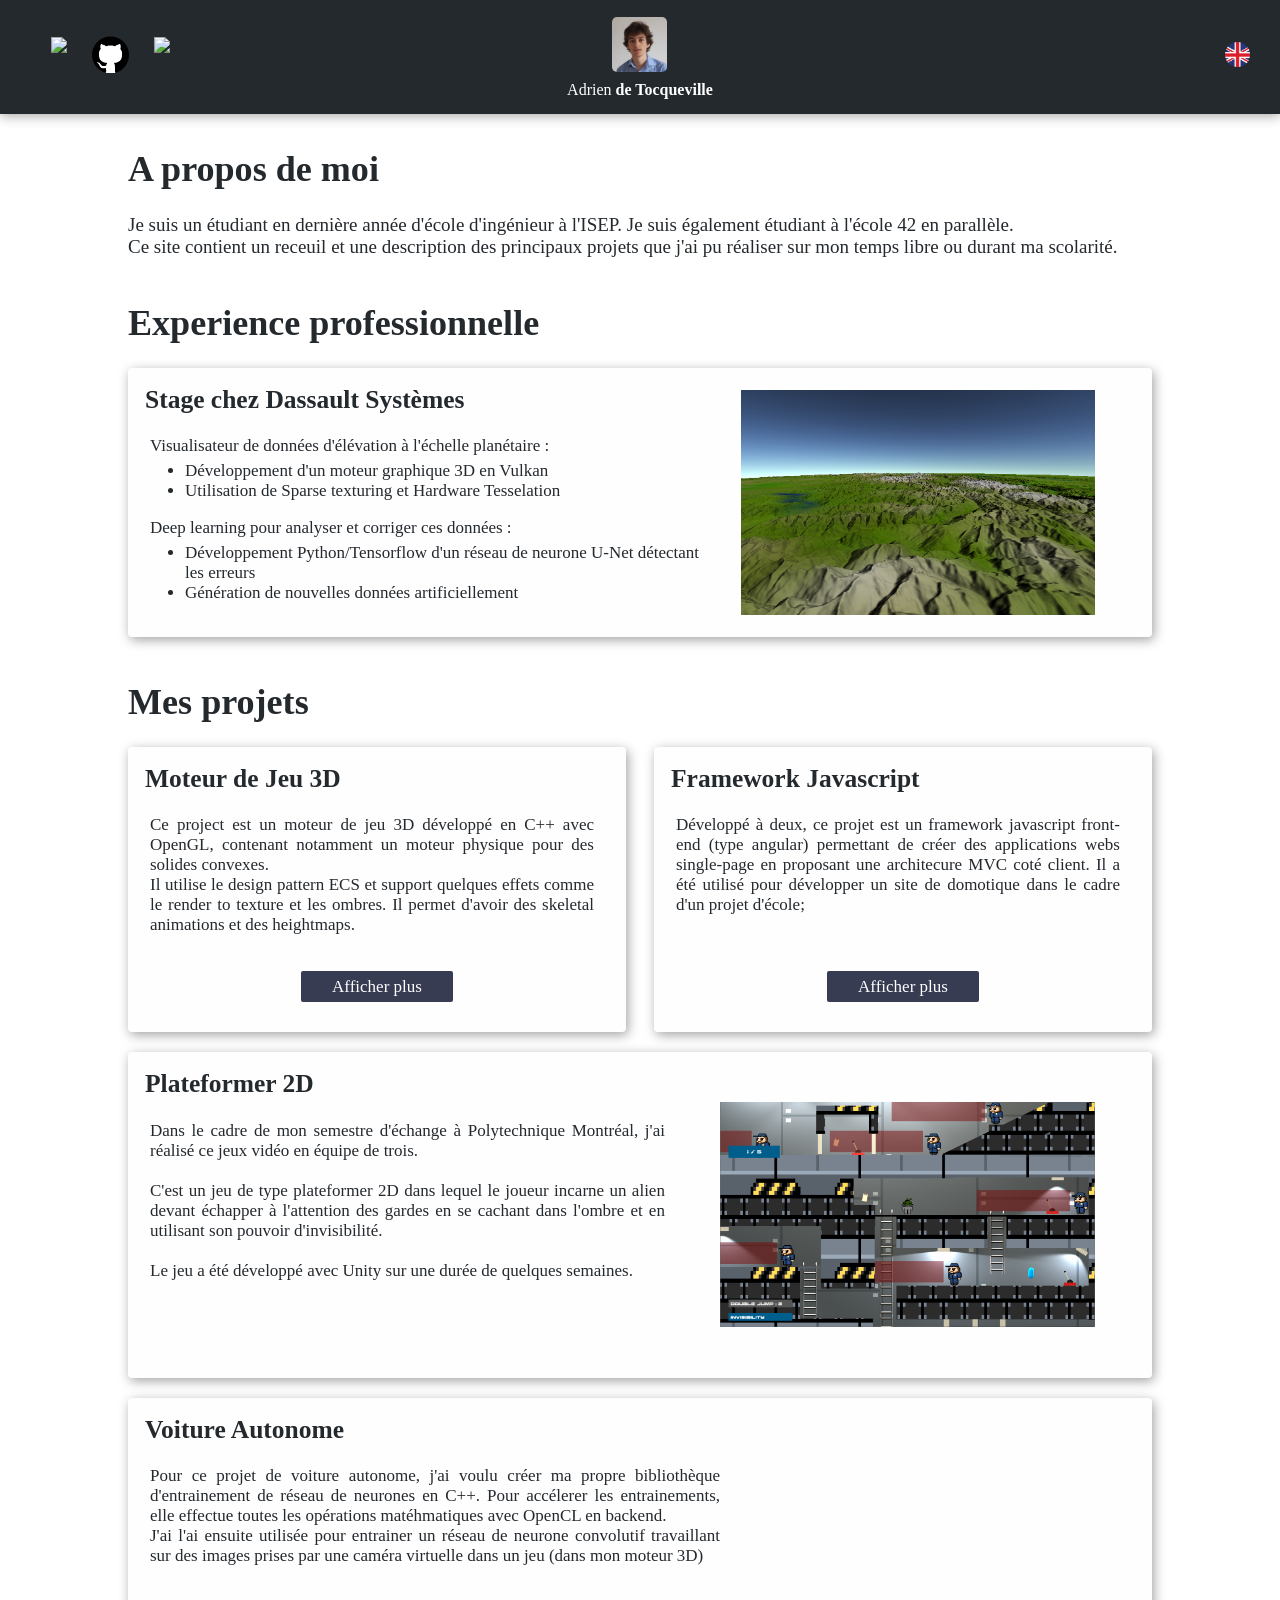
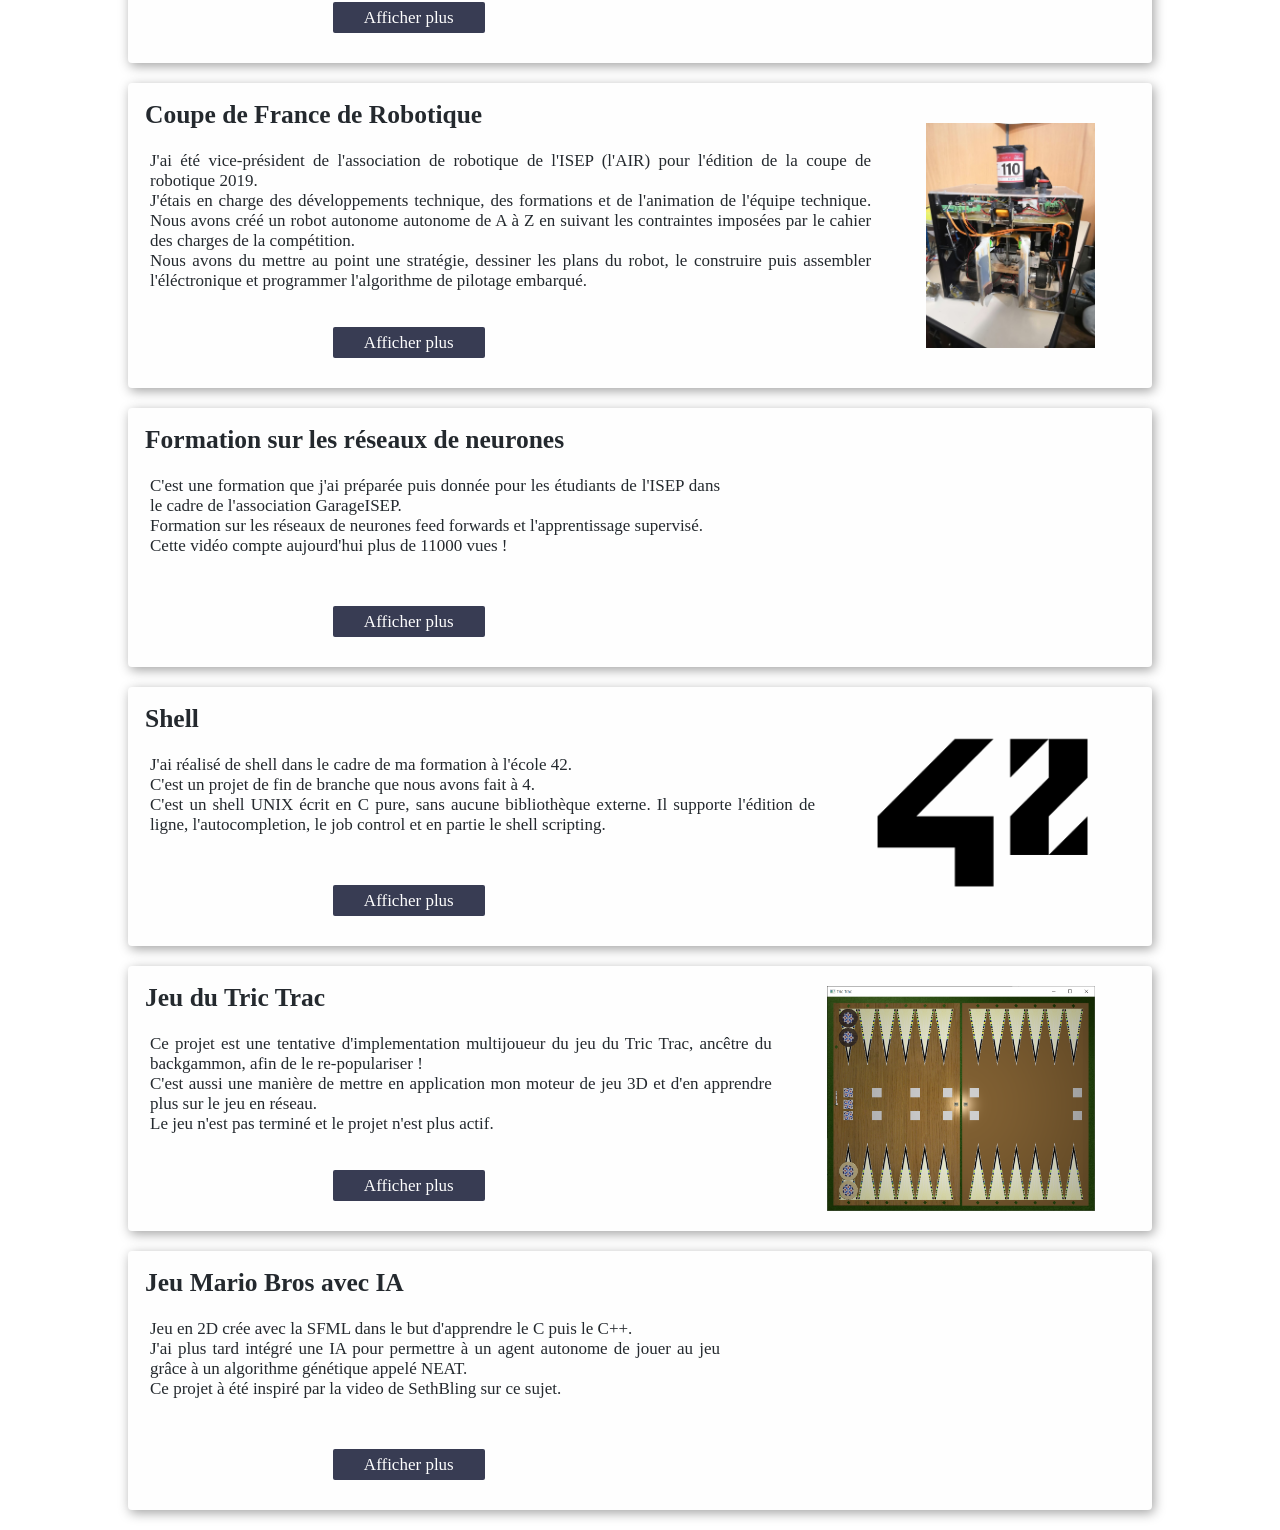
==== commit 3657ab37: "plateformer" ====
--- a/index.html
+++ b/index.html
@@ -74,6 +74,20 @@
 		</a>
 		</div>
 
+
+		<a id="car" class="card">
+			<div class="left">
+				<h2 class="title">Plateformer 2D</h2>
+				<p>
+					Dans le cadre de mon semestre d'&eacute;change à Polytechnique Montréal, j'ai r&eacute;alis&eacute; ce jeux vid&eacute;o en &eacute;quipe de trois.<br><br>
+					C'est un jeu de type plateformer 2D dans lequel le joueur incarne un alien devant échapper à l'attention des gardes en se cachant dans l'ombre et en utilisant son pouvoir d'invisibilité.<br><br>
+					Le jeu a été développé avec Unity sur une durée de quelques semaines.
+				</p>
+			</div>
+			<div class="right">
+				<img height="225" src="img/jim.png" alt="jeu" />
+			</div>
+		</a>
 
 		<a id="car" class="card" href='https://github.com/AdrienDeTocqueville/voitureautonome'>
 			<div class="left">
--- a/style.css
+++ b/style.css
@@ -1,6 +1,6 @@
 html, body {
 	font-family: 'Open Sans', 'Segoe UI';
-	font-size: 20px;
+	font-size: 19px;
 
 	height: 100%;
 	margin: 0;
@@ -110,7 +110,7 @@
 h1
 {
 	color: #24292E;
-	font-size: 2em;
+	font-size: 1.9em;
 }
 
 h2
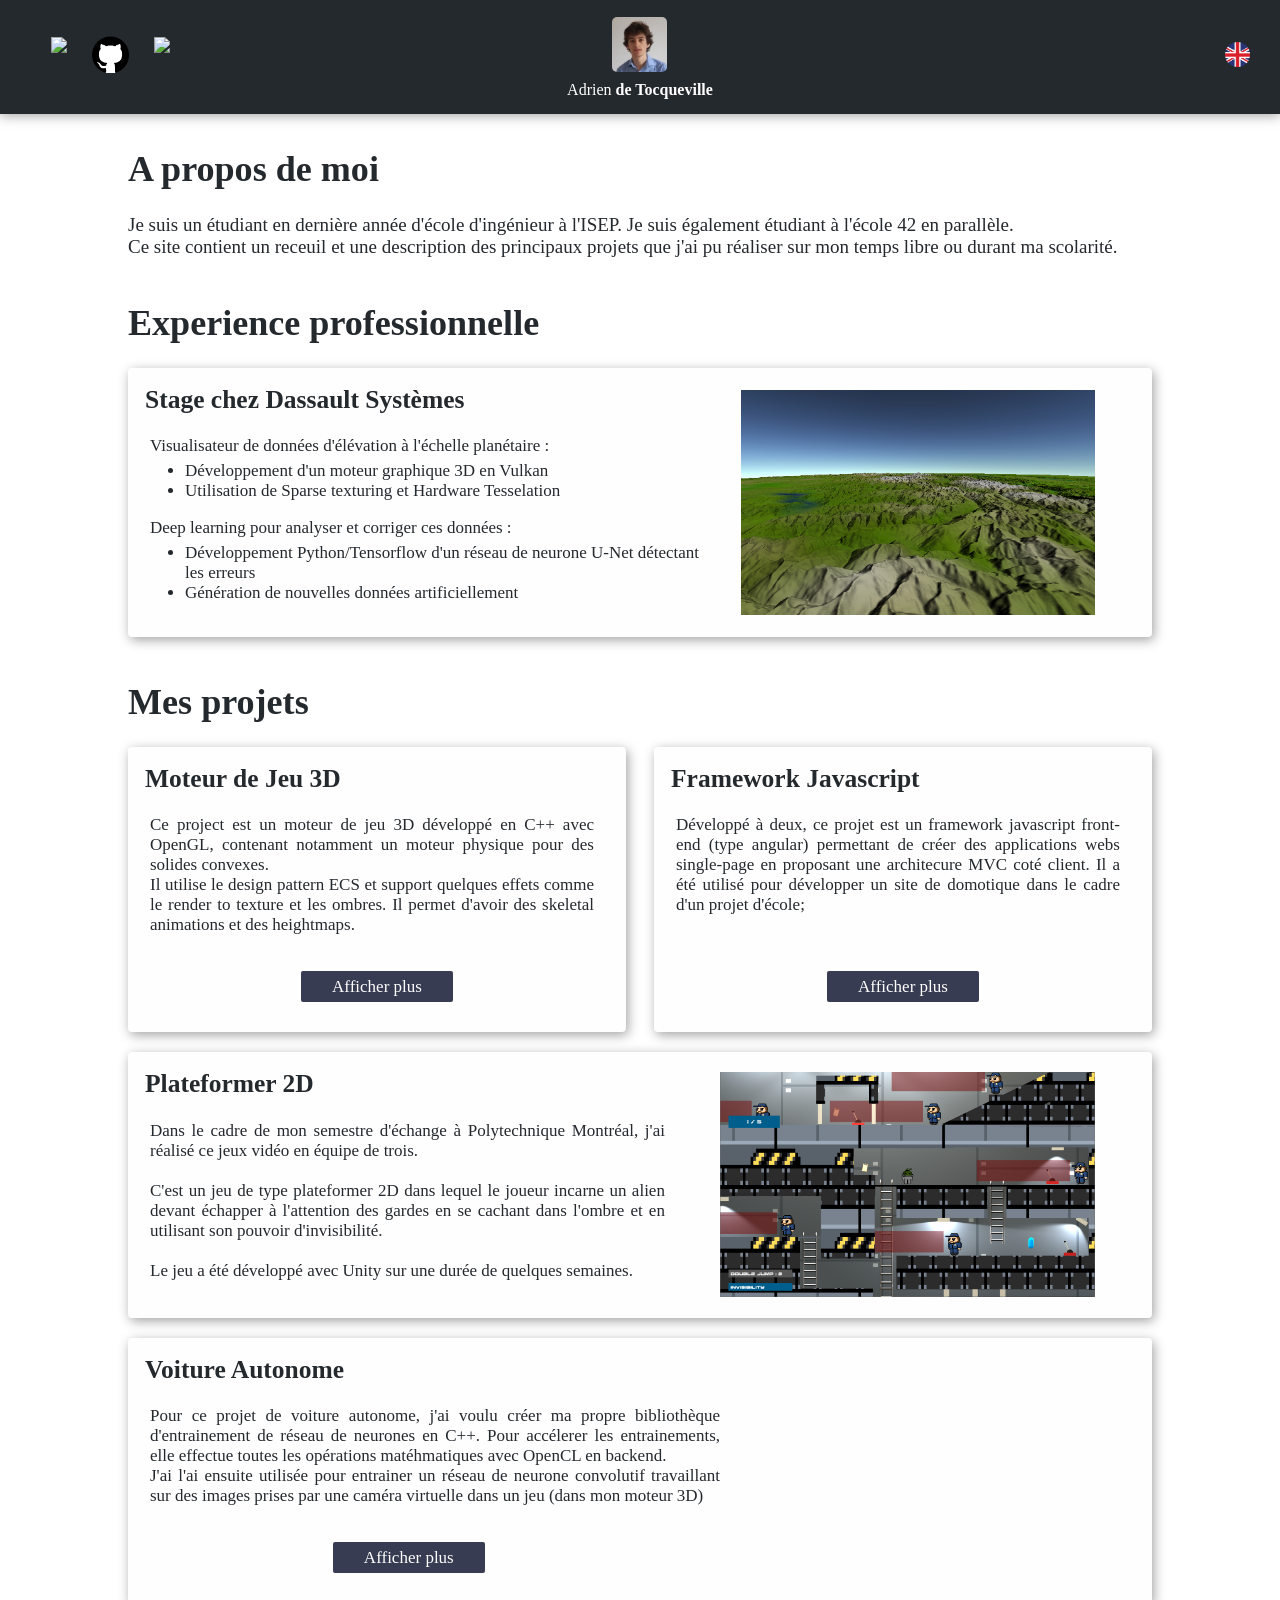
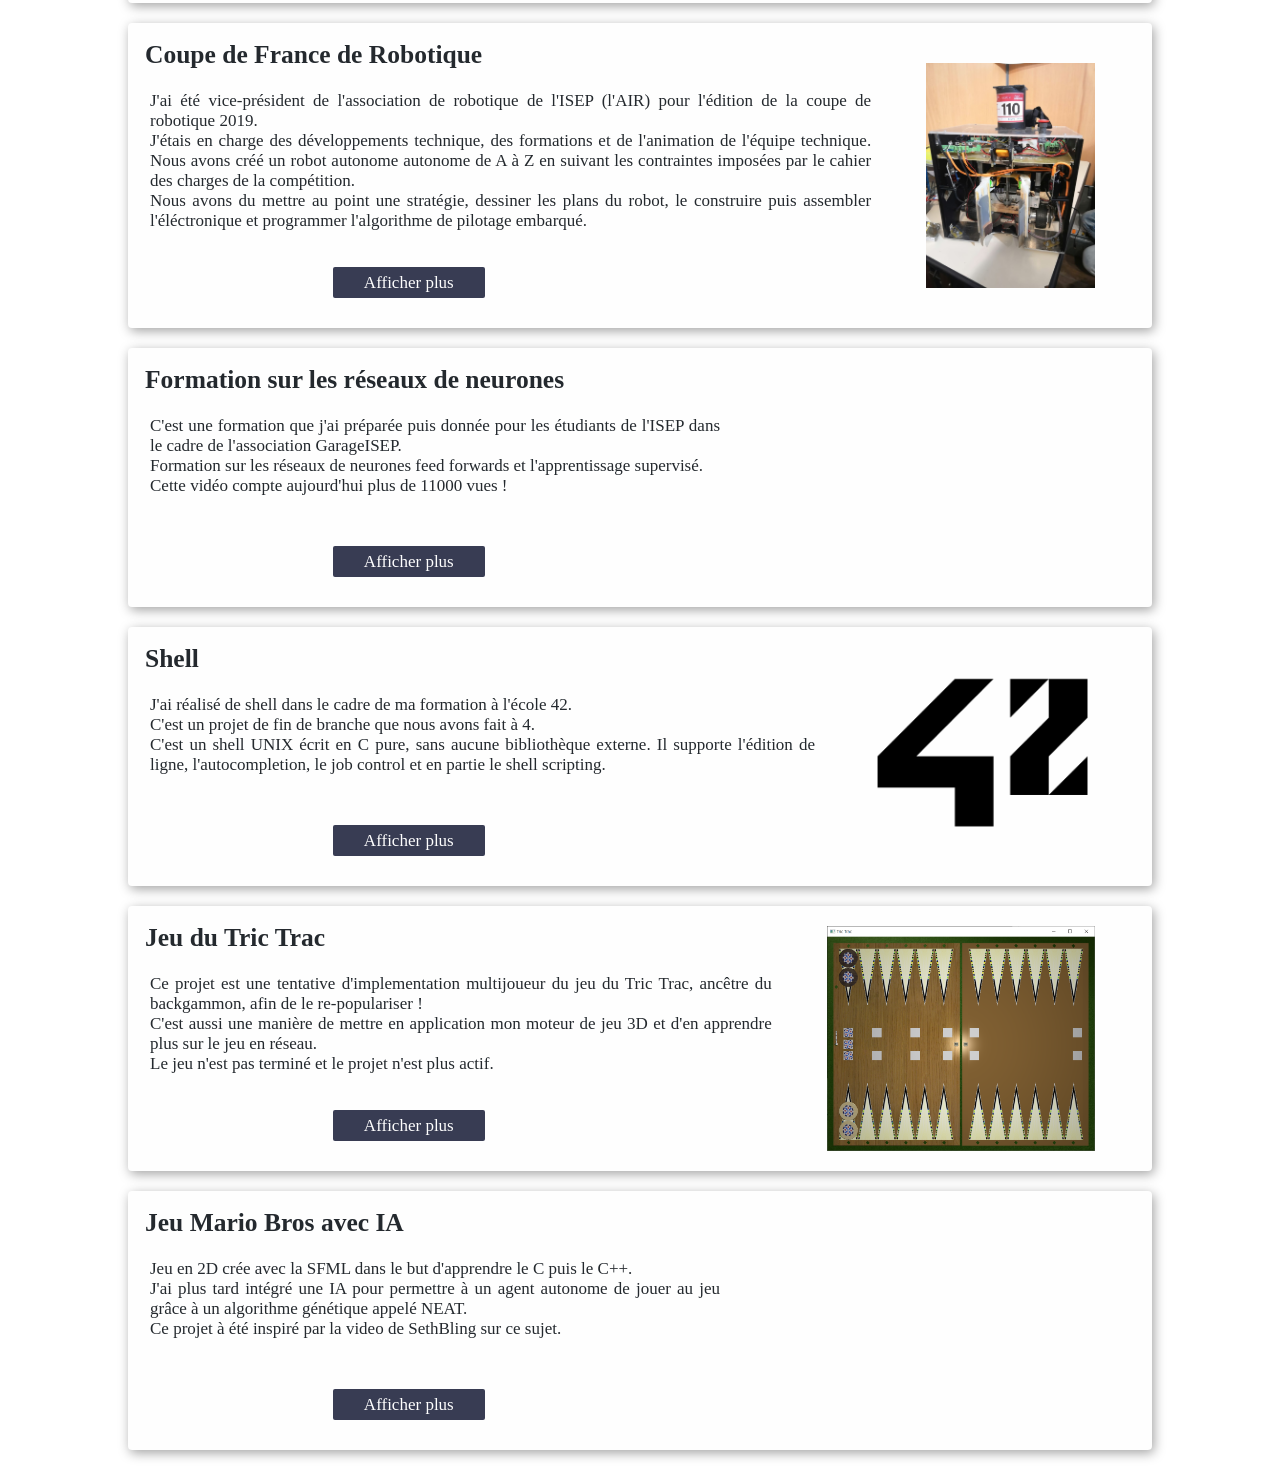
==== commit 9c7366ef: "lang" ====
--- a/index.html
+++ b/index.html
@@ -75,10 +75,10 @@
 		</div>
 
 
-		<a id="car" class="card">
+		<a id="jim" class="card">
 			<div class="left">
 				<h2 class="title">Plateformer 2D</h2>
-				<p>
+				<p style="padding-bottom: 20px;">
 					Dans le cadre de mon semestre d'&eacute;change à Polytechnique Montréal, j'ai r&eacute;alis&eacute; ce jeux vid&eacute;o en &eacute;quipe de trois.<br><br>
 					C'est un jeu de type plateformer 2D dans lequel le joueur incarne un alien devant échapper à l'attention des gardes en se cachant dans l'ombre et en utilisant son pouvoir d'invisibilité.<br><br>
 					Le jeu a été développé avec Unity sur une durée de quelques semaines.
